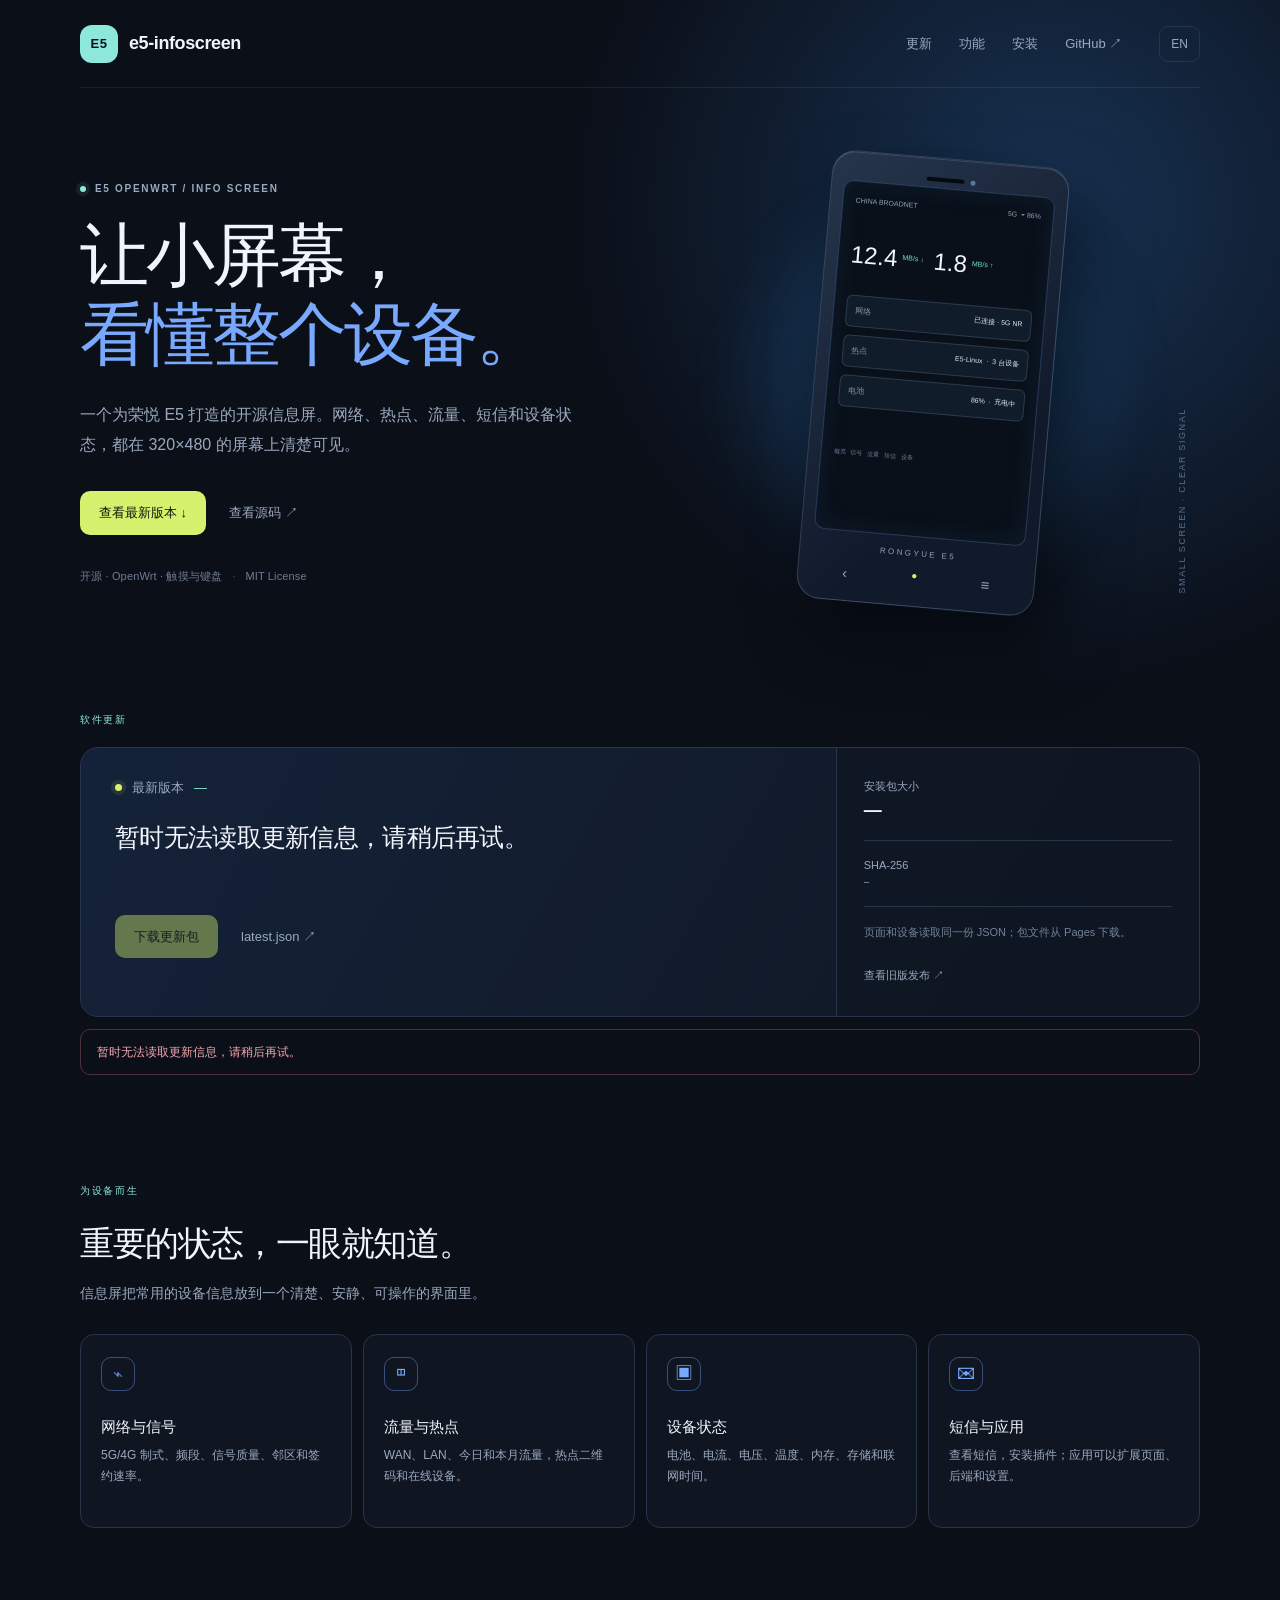
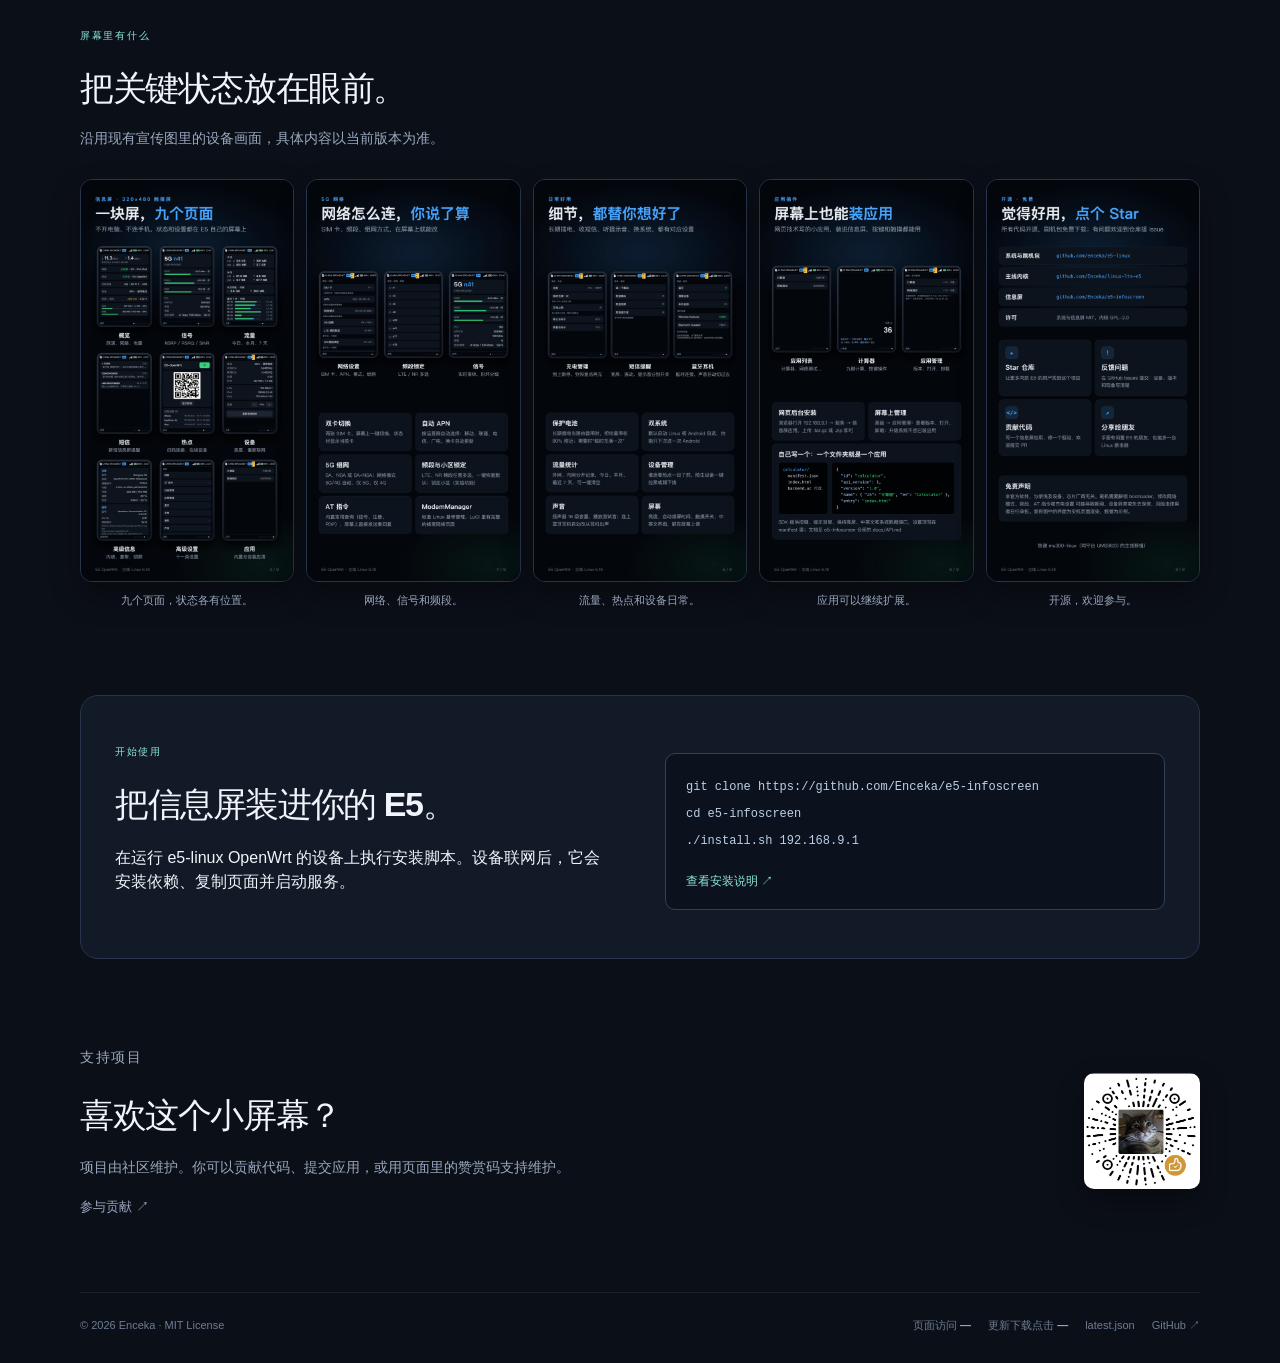
==== site/index.html @ 12fe3a71 "Publish info screen page and Pages update feed" ====
<!doctype html>
<html lang="zh-CN">
<head>
<meta charset="utf-8">
<meta name="viewport" content="width=device-width, initial-scale=1">
<meta name="theme-color" content="#0b0f18">
<meta name="description" content="荣悦 E5 OpenWrt 信息屏：网络、热点、短信、设备状态和可扩展应用。">
<meta name="site-url" content="__SITE_BASE_URL__/">
<title>e5-infoscreen · 荣悦 E5 信息屏</title>
<link rel="stylesheet" href="style.css">
<script src="statistics.js" defer></script>
<script src="app.js" defer></script>
</head>
<body>
<header class="site-header wrap">
 <a class="brand" href="./"><span class="brand-mark">E5</span><span>e5-infoscreen</span></a>
 <nav><a href="#update" data-i18n="navUpdate">更新</a><a href="#features" data-i18n="navFeatures">功能</a><a href="#install" data-i18n="navInstall">安装</a><a href="https://github.com/Enceka/e5-infoscreen" target="_blank" rel="noopener" data-i18n="github">GitHub ↗</a></nav>
 <button id="language" class="language" type="button">EN</button>
</header>

<main>
 <section class="hero wrap">
  <div class="hero-copy">
   <p class="eyebrow"><span></span>E5 OPENWRT / INFO SCREEN</p>
   <h1 data-i18n="heroTitle">让小屏幕，<em>看懂整个设备。</em></h1>
   <p class="hero-lede" data-i18n="heroLede">一个为荣悦 E5 打造的开源信息屏。网络、热点、流量、短信和设备状态，都在 320×480 的屏幕上清楚可见。</p>
   <div class="hero-actions"><a class="button primary" href="#update" data-i18n="heroUpdate">查看最新版本 ↓</a><a class="text-link" href="https://github.com/Enceka/e5-infoscreen" target="_blank" rel="noopener" data-i18n="heroSource">查看源码 ↗</a></div>
   <div class="hero-meta"><span data-i18n="heroMeta">开源 · OpenWrt · 触摸与键盘</span><span class="dot">·</span><span>MIT License</span></div>
  </div>
  <div class="device-stage" aria-label="E5 信息屏预览">
   <div class="glow"></div><div class="device">
    <div class="device-top"><i></i><b></b></div>
    <div class="device-screen"><div class="screen-bar"><span>CHINA BROADNET</span><span>5G&nbsp; ▰ 86%</span></div><div class="screen-rate"><strong>12.4</strong><small>MB/s ↓</small><strong>1.8</strong><small>MB/s ↑</small></div><div class="screen-card"><span>网络</span><b>已连接 · 5G NR</b></div><div class="screen-card"><span>热点</span><b>E5-Linux&nbsp; · &nbsp;3 台设备</b></div><div class="screen-card"><span>电池</span><b>86%&nbsp; · &nbsp;充电中</b></div><div class="screen-foot">概览&nbsp;&nbsp; 信号&nbsp;&nbsp; 流量&nbsp;&nbsp; 短信&nbsp;&nbsp; 设备</div></div>
    <div class="device-name">RONGYUE E5</div><div class="device-key"><span>‹</span><b>●</b><span>≡</span></div>
   </div><span class="stage-caption">SMALL SCREEN · CLEAR SIGNAL</span>
  </div>
 </section>

 <section id="update" class="update-section wrap">
  <div class="section-label" data-i18n="updateLabel">软件更新</div>
  <div class="update-card">
   <div class="update-main"><div class="update-heading"><span class="live-dot"></span><span data-i18n="latest">最新版本</span><span id="version" class="version">—</span></div><h2 id="update-title" data-i18n="loading">正在读取更新信息…</h2><p id="notes" class="notes"></p><div class="update-links"><a id="download" class="button primary disabled" href="#" download data-i18n="download">下载更新包</a><a id="json-link" class="text-link" href="latest.json" target="_blank" rel="noopener">latest.json ↗</a></div></div>
   <div class="update-side"><div class="side-row"><span data-i18n="packageSize">安装包大小</span><strong id="size">—</strong></div><div class="side-row"><span>SHA-256</span><code id="sha">—</code></div><p data-i18n="updateSource">页面和设备读取同一份 JSON；包文件从 Pages 下载。</p><a class="release-link" href="https://github.com/Enceka/e5-infoscreen/releases" target="_blank" rel="noopener" data-i18n="oldRelease">查看旧版发布 ↗</a></div>
  </div>
  <div id="update-error" class="update-error" hidden></div>
 </section>

 <section id="features" class="features-section wrap">
  <div class="section-intro"><p class="section-label" data-i18n="featuresLabel">为设备而生</p><h2 data-i18n="featuresTitle">重要的状态，一眼就知道。</h2><p data-i18n="featuresLede">信息屏把常用的设备信息放到一个清楚、安静、可操作的界面里。</p></div>
  <div class="feature-grid">
   <article><span class="feature-icon">⌁</span><h3 data-i18n="featureNetwork">网络与信号</h3><p data-i18n="featureNetworkText">5G/4G 制式、频段、信号质量、邻区和签约速率。</p></article>
   <article><span class="feature-icon">◫</span><h3 data-i18n="featureTraffic">流量与热点</h3><p data-i18n="featureTrafficText">WAN、LAN、今日和本月流量，热点二维码和在线设备。</p></article>
   <article><span class="feature-icon">▣</span><h3 data-i18n="featureDevice">设备状态</h3><p data-i18n="featureDeviceText">电池、电流、电压、温度、内存、存储和联网时间。</p></article>
   <article><span class="feature-icon">✉</span><h3 data-i18n="featureSms">短信与应用</h3><p data-i18n="featureSmsText">查看短信，安装插件；应用可以扩展页面、后端和设置。</p></article>
  </div>
 </section>

 <section class="gallery-section wrap"><div class="section-intro"><p class="section-label" data-i18n="galleryLabel">屏幕里有什么</p><h2 data-i18n="galleryTitle">把关键状态放在眼前。</h2><p data-i18n="galleryLede">沿用现有宣传图里的设备画面，具体内容以当前版本为准。</p></div><div class="gallery-grid"><figure><img src="assets/promo/screens.png" alt="信息屏页面" data-alt="galleryScreens"><figcaption data-i18n="galleryScreensCaption">九个页面，状态各有位置。</figcaption></figure><figure><img src="assets/promo/network.png" alt="网络和信号页面" data-alt="galleryNetwork"><figcaption data-i18n="galleryNetworkCaption">网络、信号和频段。</figcaption></figure><figure><img src="assets/promo/daily.png" alt="日常设备页面" data-alt="galleryDaily"><figcaption data-i18n="galleryDailyCaption">流量、热点和设备日常。</figcaption></figure><figure><img src="assets/promo/apps.png" alt="应用页面" data-alt="galleryApps"><figcaption data-i18n="galleryAppsCaption">应用可以继续扩展。</figcaption></figure><figure><img src="assets/promo/open-source.png" alt="开源参与页面" data-alt="galleryOpen"><figcaption data-i18n="galleryOpenCaption">开源，欢迎参与。</figcaption></figure></div></section>
 <section id="install" class="install-section wrap"><div><p class="section-label" data-i18n="installLabel">开始使用</p><h2 data-i18n="installTitle">把信息屏装进你的 E5。</h2><p data-i18n="installText">在运行 e5-linux OpenWrt 的设备上执行安装脚本。设备联网后，它会安装依赖、复制页面并启动服务。</p></div><div class="install-code"><code>git clone https://github.com/Enceka/e5-infoscreen<br>cd e5-infoscreen<br>./install.sh 192.168.9.1</code><a href="https://github.com/Enceka/e5-infoscreen#install" target="_blank" rel="noopener" data-i18n="installDocs">查看安装说明 ↗</a></div></section>

 <section class="support wrap"><div><p class="section-label" data-i18n="supportLabel">支持项目</p><h2 data-i18n="supportTitle">喜欢这个小屏幕？</h2><p data-i18n="supportText">项目由社区维护。你可以贡献代码、提交应用，或用页面里的赞赏码支持维护。</p><a class="text-link" href="https://github.com/Enceka/e5-infoscreen" target="_blank" rel="noopener" data-i18n="contribute">参与贡献 ↗</a></div><img src="assets/donate.jpg" alt="赞赏码" data-alt="donateAlt"></section>
</main>
<footer class="site-footer wrap"><span>© 2026 Enceka · MIT License</span><span><span><span data-i18n="pageViews">页面访问</span> <strong id="visit-count">—</strong></span><span><span data-i18n="downloadClicks">更新下载点击</span> <strong id="download-count">—</strong></span><a href="latest.json">latest.json</a><a href="https://github.com/Enceka/e5-infoscreen" target="_blank" rel="noopener">GitHub ↗</a></span></footer>
</body>
</html>
---- site/style.css ----
:root { --bg:#0b0f18; --surface:#121927; --surface-2:#182235; --line:#28344a; --text:#f1f5fb; --muted:#9aa9bf; --blue:#79a9ff; --cyan:#8de8db; --accent:#d6f16d; font-family:Inter,-apple-system,BlinkMacSystemFont,"Segoe UI","PingFang SC","Microsoft YaHei",sans-serif; color:var(--text); background:var(--bg); font-synthesis:none; }
* { box-sizing:border-box; }
html { scroll-behavior:smooth; scroll-padding-top:32px; }
body { margin:0; background:radial-gradient(circle at 82% 7%,#173252 0,#0b0f18 30rem),var(--bg); line-height:1.5; }
a { color:inherit; text-decoration:none; } button { font:inherit; color:inherit; cursor:pointer; }
.wrap { width:min(1120px,calc(100% - 64px)); margin-inline:auto; }
.site-header { height:88px; display:flex; align-items:center; gap:34px; border-bottom:1px solid #ffffff12; }
.brand { display:flex; align-items:center; gap:11px; font-size:18px; font-weight:760; letter-spacing:-.4px; }
.brand-mark { width:38px; height:38px; display:grid; place-items:center; border:1px solid #8de8db66; border-radius:12px; color:#091119; background:var(--cyan); font-size:13px; letter-spacing:.5px; }
nav { margin-left:auto; display:flex; gap:27px; color:var(--muted); font-size:13px; } nav a:hover,.text-link:hover,.site-footer a:hover { color:var(--text); }
.language { margin-left:3px; padding:8px 11px; border:1px solid var(--line); border-radius:9px; background:transparent; color:var(--muted); font-size:12px; }
.hero { min-height:590px; display:grid; grid-template-columns:1fr 1fr; gap:50px; align-items:center; padding:70px 0 82px; }
.eyebrow,.section-label { margin:0 0 20px; color:var(--cyan); font-size:10px; font-weight:760; letter-spacing:1.7px; text-transform:uppercase; } .eyebrow { display:flex; gap:9px; align-items:center; color:var(--muted); } .eyebrow span { width:6px; height:6px; border-radius:50%; background:var(--cyan); box-shadow:0 0 0 4px #8de8db15; }
h1 { max-width:550px; margin:0; font-size:clamp(43px,5.4vw,70px); line-height:1.14; letter-spacing:-3px; } h1 em { display:block; color:var(--blue); font-style:normal; }
.hero-lede { max-width:510px; margin:26px 0 31px; color:var(--muted); font-size:16px; line-height:1.9; }
.hero-actions,.update-links { display:flex; align-items:center; gap:23px; } .button { display:inline-flex; justify-content:center; align-items:center; border-radius:10px; padding:12px 19px; background:var(--surface-2); color:var(--text); font-size:13px; font-weight:700; } .button.primary { background:var(--accent); color:#10170b; } .button.disabled { pointer-events:none; opacity:.42; }
.text-link { color:var(--muted); font-size:13px; } .hero-meta { margin-top:33px; color:#6e7d94; font-size:11px; letter-spacing:.15px; } .dot { margin:0 10px; color:#40506a; }
.device-stage { position:relative; min-height:440px; display:grid; place-items:center; } .glow { position:absolute; width:360px; height:360px; border-radius:50%; background:#2e8ddc22; filter:blur(30px); }
.device { position:relative; width:238px; padding:13px 12px 15px; border:1px solid #8ea3c944; border-radius:24px; background:linear-gradient(135deg,#26354c,#111a2b 70%); box-shadow:20px 30px 65px #0008, inset 0 1px #ffffff22; transform:rotate(5deg); }
.device-top { height:16px; display:flex; align-items:center; justify-content:center; gap:6px; } .device-top i { width:38px; height:4px; border-radius:5px; background:#050a12; } .device-top b { width:5px; height:5px; border-radius:50%; background:#5c7695; }
.device-screen { height:350px; padding:14px 12px 10px; border:1px solid #79a9ff44; border-radius:10px; background:#091019; box-shadow:inset 0 0 25px #3673bb20; font-size:8px; } .screen-bar,.screen-card,.screen-rate,.screen-foot { display:flex; align-items:center; justify-content:space-between; } .screen-bar { color:#92a4bc; font-size:7px; } .screen-rate { gap:5px; justify-content:flex-start; margin:30px 0 22px; color:#f2f7ff; } .screen-rate strong { font-size:24px; font-weight:500; } .screen-rate small { margin-right:5px; color:#73e4d6; font-size:7px; } .screen-card { margin:8px 0; padding:9px 8px; border:1px solid #2a3a50; border-radius:6px; background:#111c2b; color:#8293aa; } .screen-card b { color:#dfe9f5; font-size:7px; font-weight:500; } .screen-foot { margin-top:41px; color:#667991; font-size:6px; white-space:nowrap; }
.device-name { margin:11px 0 8px; color:#8ea2be; text-align:center; font-size:8px; letter-spacing:2.4px; } .device-key { display:flex; justify-content:space-between; padding:0 32px; color:#8ea2be; font-size:15px; } .device-key b { color:#d6f16d; font-size:10px; } .stage-caption { position:absolute; right:2%; bottom:14px; color:#55708f; font-size:9px; letter-spacing:1.6px; transform:rotate(-90deg) translateX(100%); transform-origin:right bottom; }
.update-section,.features-section { padding:22px 0 86px; } .update-card { display:grid; grid-template-columns:1.35fr .65fr; border:1px solid var(--line); border-radius:18px; background:linear-gradient(120deg,#142239,#101722); overflow:hidden; } .update-main { padding:30px 34px 31px; } .update-side { padding:30px 27px; border-left:1px solid var(--line); background:#0e1622aa; } .update-heading { display:flex; align-items:center; gap:10px; color:var(--muted); font-size:13px; } .live-dot { width:7px; height:7px; border-radius:50%; background:var(--accent); box-shadow:0 0 0 4px #d6f16d18; } .version { color:var(--cyan); font-variant-numeric:tabular-nums; } .update-main h2 { margin:22px 0 9px; font-size:25px; letter-spacing:-.7px; } .notes { min-height:25px; margin:0 0 24px; color:var(--muted); white-space:pre-line; } .side-row { display:flex; flex-direction:column; gap:3px; padding-bottom:16px; margin-bottom:16px; border-bottom:1px solid var(--line); color:var(--muted); font-size:11px; } .side-row strong { color:var(--text); font-size:18px; font-weight:600; } .side-row code { overflow:hidden; color:#9eb7da; font-size:9px; text-overflow:ellipsis; } .update-side p { margin:0 0 20px; color:#71829a; font-size:11px; line-height:1.7; } .release-link { color:var(--muted); font-size:11px; } .release-link:hover { color:var(--text); } .update-error { margin-top:12px; padding:13px 16px; border:1px solid #d76f7f55; border-radius:10px; color:#f2a8b3; font-size:12px; }
.section-intro { max-width:580px; margin-bottom:30px; } .section-intro h2,.install-section h2,.support h2 { margin:0; font-size:34px; letter-spacing:-1.4px; } .section-intro p:last-child,.support p { color:var(--muted); font-size:14px; } .feature-grid { display:grid; grid-template-columns:repeat(4,1fr); gap:11px; } .feature-grid article { min-height:194px; padding:22px 20px; border:1px solid var(--line); border-radius:14px; background:#111a28aa; } .feature-icon { display:inline-grid; width:34px; height:34px; place-items:center; border:1px solid #79a9ff66; border-radius:10px; color:var(--blue); font-size:18px; } .feature-grid h3 { margin:25px 0 7px; font-size:15px; } .feature-grid p { margin:0; color:var(--muted); font-size:12px; line-height:1.75; }
.gallery-section { padding:14px 0 86px; } .gallery-grid { display:grid; grid-template-columns:repeat(5,1fr); gap:12px; align-items:start; } .gallery-grid figure { margin:0; } .gallery-grid img { display:block; width:100%; border:1px solid var(--line); border-radius:12px; background:#080d15; box-shadow:0 14px 30px #0005; } .gallery-grid figcaption { margin-top:10px; color:var(--muted); font-size:11px; text-align:center; }
.install-section { display:grid; grid-template-columns:1fr 1fr; gap:50px; align-items:end; padding:48px 34px; border:1px solid var(--line); border-radius:18px; background:var(--surface); } .install-section h2 { max-width:420px; } .install-text { max-width:470px; } .install-code { padding:19px 20px; border:1px solid #314258; border-radius:10px; background:#0b121e; } .install-code code { color:#bbd0e8; font:12px/2.1 ui-monospace,SFMono-Regular,Menlo,monospace; } .install-code a { display:block; margin-top:17px; color:var(--cyan); font-size:12px; }
.support { display:flex; align-items:center; justify-content:space-between; gap:35px; padding:86px 0 74px; } .support p { max-width:500px; line-height:1.8; } .support img { width:116px; height:116px; border-radius:10px; box-shadow:0 12px 28px #0005; }
.site-footer { display:flex; justify-content:space-between; gap:20px; padding:24px 0 30px; border-top:1px solid #ffffff12; color:#6e7d94; font-size:11px; } .site-footer > span:last-child { display:flex; flex-wrap:wrap; gap:17px; align-items:center; } .site-footer strong { color:var(--muted); font-weight:600; } .site-footer a:hover { color:var(--text); }
@media (max-width:800px) { .wrap { width:min(100% - 36px,570px); } .site-header { height:73px; gap:14px; } nav { display:none; } .language { margin-left:auto; } .hero { display:block; padding:54px 0 44px; } h1 { font-size:47px; } .hero-lede { font-size:14px; } .device-stage { min-height:430px; margin-top:22px; } .update-card,.install-section { grid-template-columns:1fr; } .update-side { border-top:1px solid var(--line); border-left:0; } .feature-grid { grid-template-columns:repeat(2,1fr); } .gallery-grid { grid-template-columns:repeat(3,1fr); } .install-section { gap:28px; padding:30px 23px; } .support { padding:65px 0; } }
@media (max-width:470px) { h1 { font-size:41px; letter-spacing:-2px; } .hero-actions { gap:15px; } .button { padding:11px 14px; } .update-main { padding:25px 22px; } .update-side { padding:24px 22px; } .feature-grid { grid-template-columns:1fr; } .feature-grid article { min-height:0; } .gallery-grid { grid-template-columns:repeat(2,1fr); } .site-footer { display:block; line-height:2; } .site-footer > span:last-child { display:flex; flex-wrap:wrap; gap:10px; } }
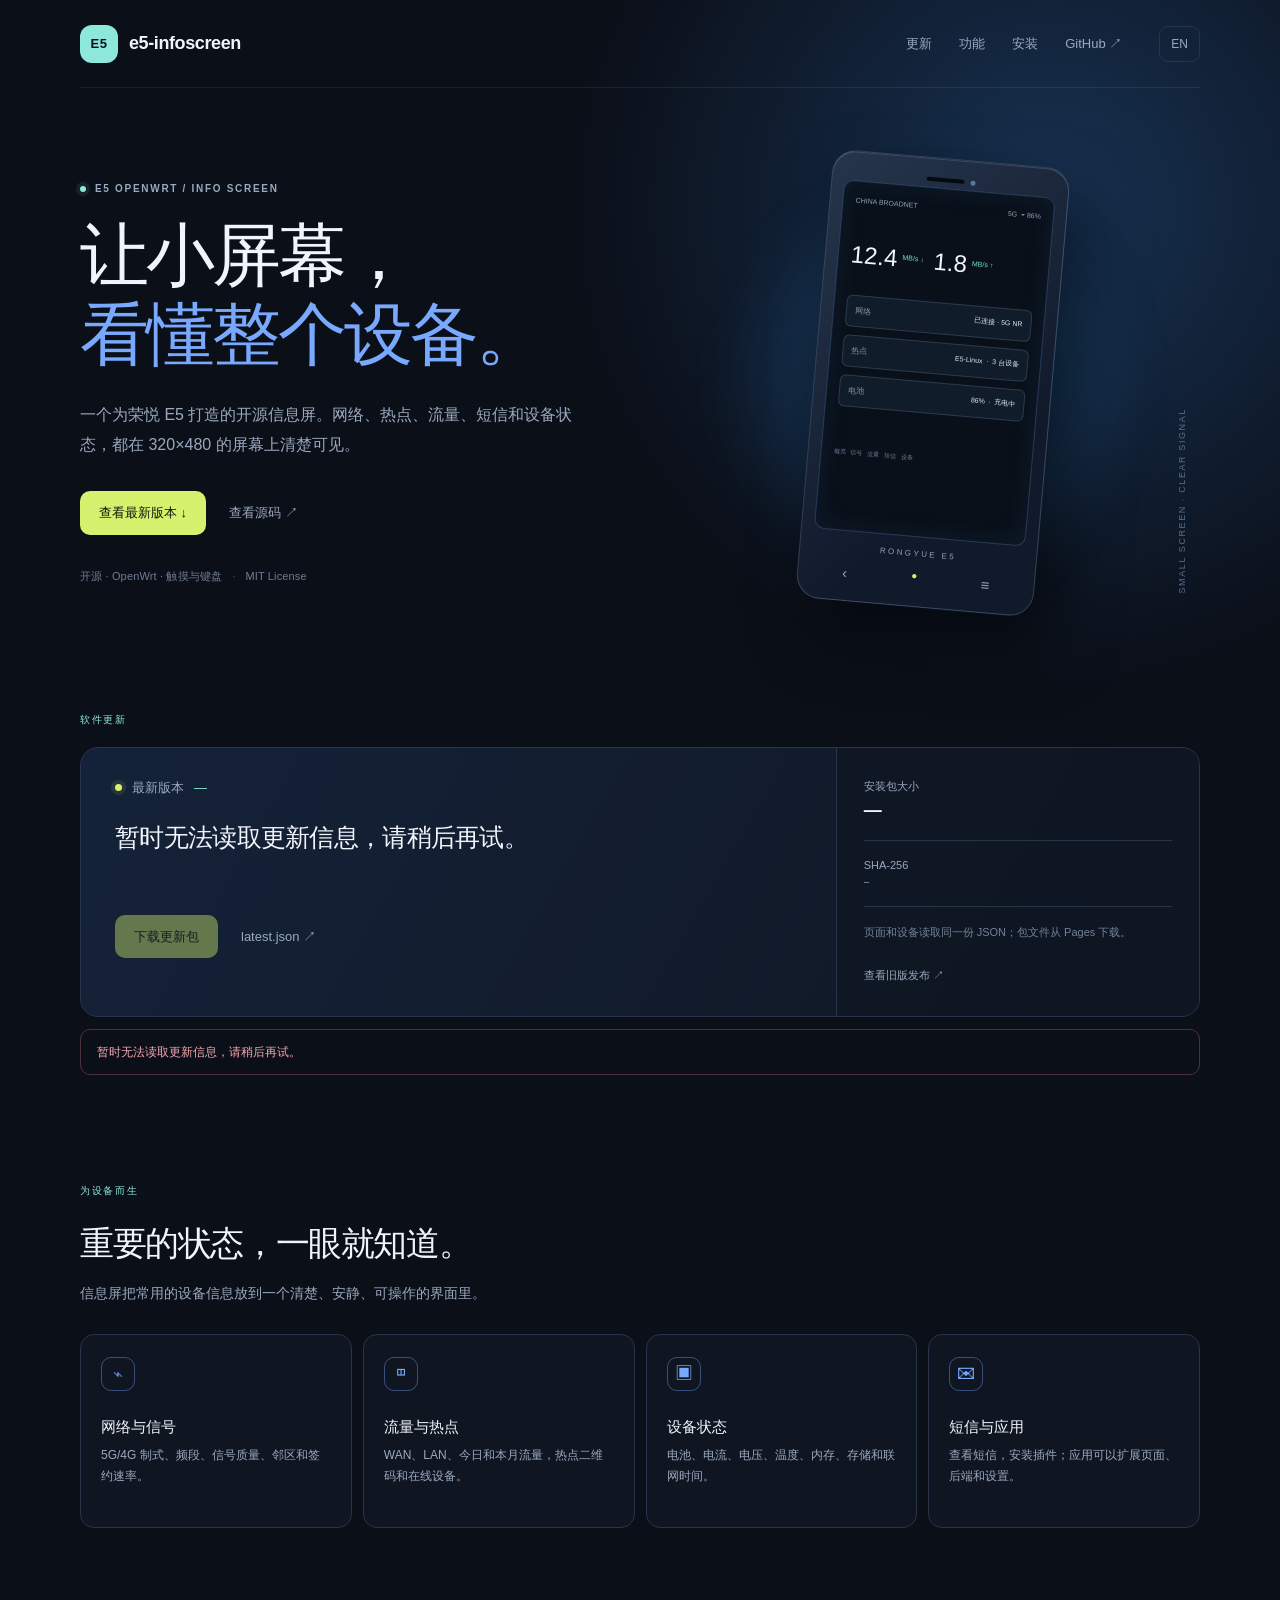
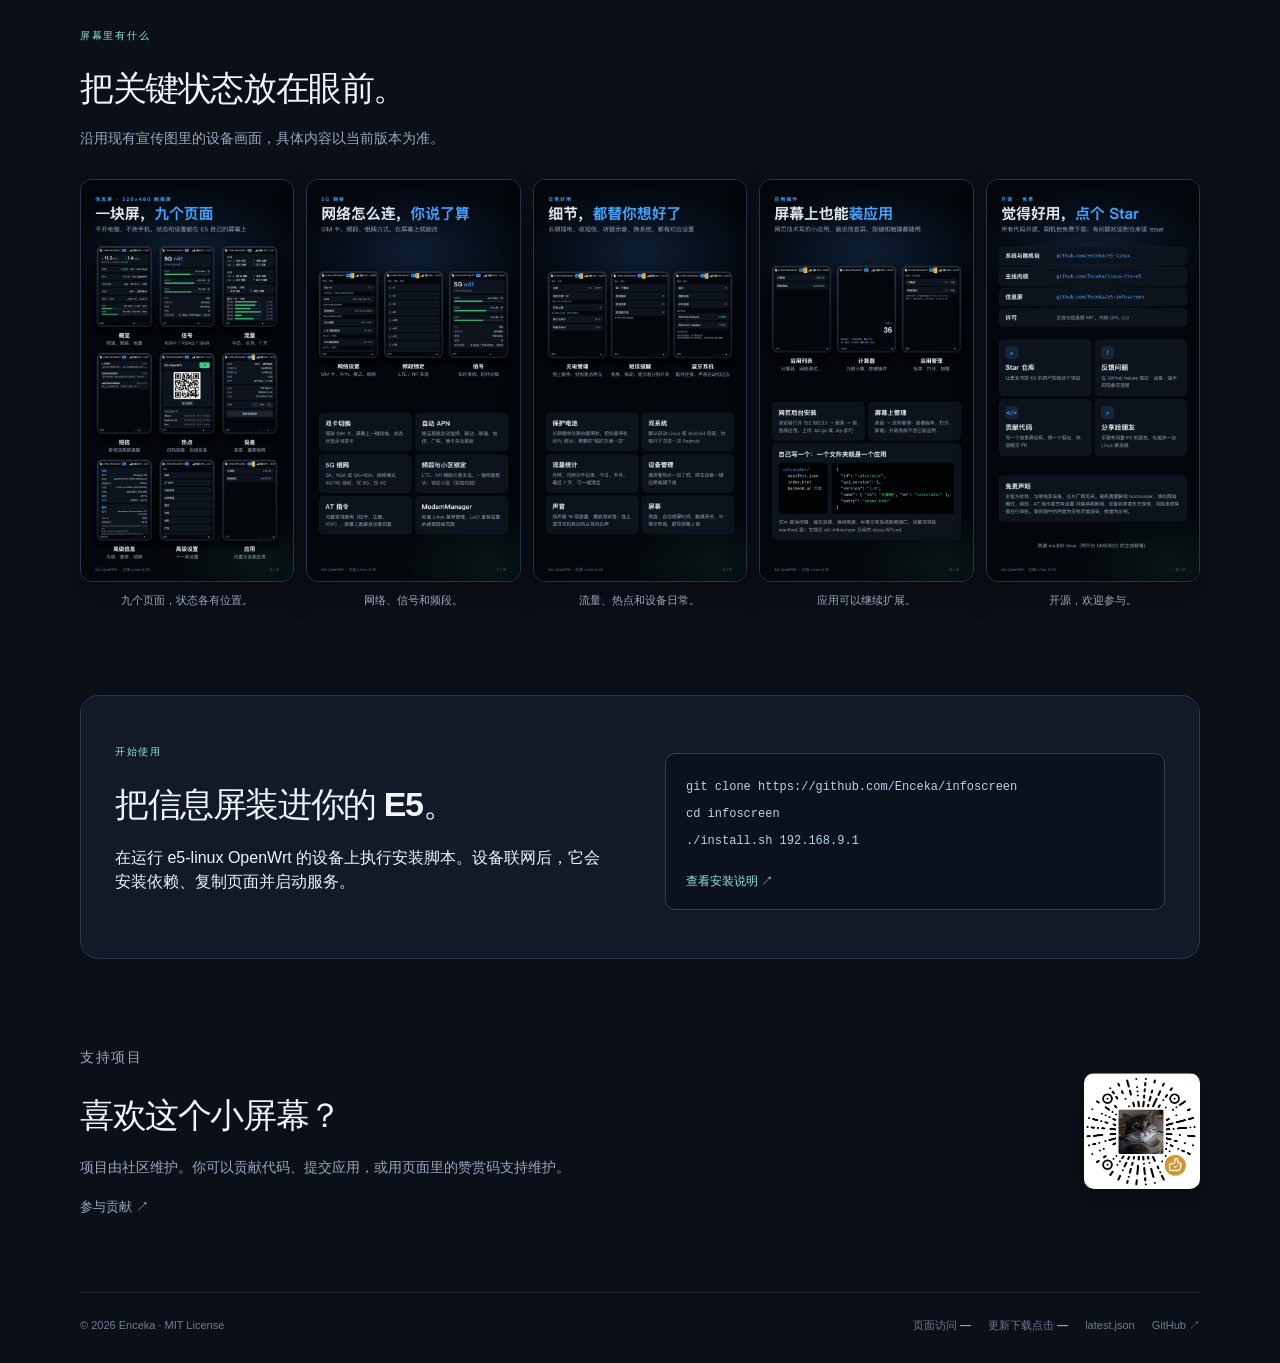
==== commit 1303fb6f: "Update links after repository rename" ====
--- a/site/index.html
+++ b/site/index.html
@@ -14,7 +14,7 @@
 <body>
 <header class="site-header wrap">
  <a class="brand" href="./"><span class="brand-mark">E5</span><span>e5-infoscreen</span></a>
- <nav><a href="#update" data-i18n="navUpdate">更新</a><a href="#features" data-i18n="navFeatures">功能</a><a href="#install" data-i18n="navInstall">安装</a><a href="https://github.com/Enceka/e5-infoscreen" target="_blank" rel="noopener" data-i18n="github">GitHub ↗</a></nav>
+ <nav><a href="#update" data-i18n="navUpdate">更新</a><a href="#features" data-i18n="navFeatures">功能</a><a href="#install" data-i18n="navInstall">安装</a><a href="https://github.com/Enceka/infoscreen" target="_blank" rel="noopener" data-i18n="github">GitHub ↗</a></nav>
  <button id="language" class="language" type="button">EN</button>
 </header>
 
@@ -24,7 +24,7 @@
    <p class="eyebrow"><span></span>E5 OPENWRT / INFO SCREEN</p>
    <h1 data-i18n="heroTitle">让小屏幕，<em>看懂整个设备。</em></h1>
    <p class="hero-lede" data-i18n="heroLede">一个为荣悦 E5 打造的开源信息屏。网络、热点、流量、短信和设备状态，都在 320×480 的屏幕上清楚可见。</p>
-   <div class="hero-actions"><a class="button primary" href="#update" data-i18n="heroUpdate">查看最新版本 ↓</a><a class="text-link" href="https://github.com/Enceka/e5-infoscreen" target="_blank" rel="noopener" data-i18n="heroSource">查看源码 ↗</a></div>
+   <div class="hero-actions"><a class="button primary" href="#update" data-i18n="heroUpdate">查看最新版本 ↓</a><a class="text-link" href="https://github.com/Enceka/infoscreen" target="_blank" rel="noopener" data-i18n="heroSource">查看源码 ↗</a></div>
    <div class="hero-meta"><span data-i18n="heroMeta">开源 · OpenWrt · 触摸与键盘</span><span class="dot">·</span><span>MIT License</span></div>
   </div>
   <div class="device-stage" aria-label="E5 信息屏预览">
@@ -40,7 +40,7 @@
   <div class="section-label" data-i18n="updateLabel">软件更新</div>
   <div class="update-card">
    <div class="update-main"><div class="update-heading"><span class="live-dot"></span><span data-i18n="latest">最新版本</span><span id="version" class="version">—</span></div><h2 id="update-title" data-i18n="loading">正在读取更新信息…</h2><p id="notes" class="notes"></p><div class="update-links"><a id="download" class="button primary disabled" href="#" download data-i18n="download">下载更新包</a><a id="json-link" class="text-link" href="latest.json" target="_blank" rel="noopener">latest.json ↗</a></div></div>
-   <div class="update-side"><div class="side-row"><span data-i18n="packageSize">安装包大小</span><strong id="size">—</strong></div><div class="side-row"><span>SHA-256</span><code id="sha">—</code></div><p data-i18n="updateSource">页面和设备读取同一份 JSON；包文件从 Pages 下载。</p><a class="release-link" href="https://github.com/Enceka/e5-infoscreen/releases" target="_blank" rel="noopener" data-i18n="oldRelease">查看旧版发布 ↗</a></div>
+   <div class="update-side"><div class="side-row"><span data-i18n="packageSize">安装包大小</span><strong id="size">—</strong></div><div class="side-row"><span>SHA-256</span><code id="sha">—</code></div><p data-i18n="updateSource">页面和设备读取同一份 JSON；包文件从 Pages 下载。</p><a class="release-link" href="https://github.com/Enceka/infoscreen/releases" target="_blank" rel="noopener" data-i18n="oldRelease">查看旧版发布 ↗</a></div>
   </div>
   <div id="update-error" class="update-error" hidden></div>
  </section>
@@ -56,10 +56,10 @@
  </section>
 
  <section class="gallery-section wrap"><div class="section-intro"><p class="section-label" data-i18n="galleryLabel">屏幕里有什么</p><h2 data-i18n="galleryTitle">把关键状态放在眼前。</h2><p data-i18n="galleryLede">沿用现有宣传图里的设备画面，具体内容以当前版本为准。</p></div><div class="gallery-grid"><figure><img src="assets/promo/screens.png" alt="信息屏页面" data-alt="galleryScreens"><figcaption data-i18n="galleryScreensCaption">九个页面，状态各有位置。</figcaption></figure><figure><img src="assets/promo/network.png" alt="网络和信号页面" data-alt="galleryNetwork"><figcaption data-i18n="galleryNetworkCaption">网络、信号和频段。</figcaption></figure><figure><img src="assets/promo/daily.png" alt="日常设备页面" data-alt="galleryDaily"><figcaption data-i18n="galleryDailyCaption">流量、热点和设备日常。</figcaption></figure><figure><img src="assets/promo/apps.png" alt="应用页面" data-alt="galleryApps"><figcaption data-i18n="galleryAppsCaption">应用可以继续扩展。</figcaption></figure><figure><img src="assets/promo/open-source.png" alt="开源参与页面" data-alt="galleryOpen"><figcaption data-i18n="galleryOpenCaption">开源，欢迎参与。</figcaption></figure></div></section>
- <section id="install" class="install-section wrap"><div><p class="section-label" data-i18n="installLabel">开始使用</p><h2 data-i18n="installTitle">把信息屏装进你的 E5。</h2><p data-i18n="installText">在运行 e5-linux OpenWrt 的设备上执行安装脚本。设备联网后，它会安装依赖、复制页面并启动服务。</p></div><div class="install-code"><code>git clone https://github.com/Enceka/e5-infoscreen<br>cd e5-infoscreen<br>./install.sh 192.168.9.1</code><a href="https://github.com/Enceka/e5-infoscreen#install" target="_blank" rel="noopener" data-i18n="installDocs">查看安装说明 ↗</a></div></section>
+ <section id="install" class="install-section wrap"><div><p class="section-label" data-i18n="installLabel">开始使用</p><h2 data-i18n="installTitle">把信息屏装进你的 E5。</h2><p data-i18n="installText">在运行 e5-linux OpenWrt 的设备上执行安装脚本。设备联网后，它会安装依赖、复制页面并启动服务。</p></div><div class="install-code"><code>git clone https://github.com/Enceka/infoscreen<br>cd infoscreen<br>./install.sh 192.168.9.1</code><a href="https://github.com/Enceka/infoscreen#install" target="_blank" rel="noopener" data-i18n="installDocs">查看安装说明 ↗</a></div></section>
 
- <section class="support wrap"><div><p class="section-label" data-i18n="supportLabel">支持项目</p><h2 data-i18n="supportTitle">喜欢这个小屏幕？</h2><p data-i18n="supportText">项目由社区维护。你可以贡献代码、提交应用，或用页面里的赞赏码支持维护。</p><a class="text-link" href="https://github.com/Enceka/e5-infoscreen" target="_blank" rel="noopener" data-i18n="contribute">参与贡献 ↗</a></div><img src="assets/donate.jpg" alt="赞赏码" data-alt="donateAlt"></section>
+ <section class="support wrap"><div><p class="section-label" data-i18n="supportLabel">支持项目</p><h2 data-i18n="supportTitle">喜欢这个小屏幕？</h2><p data-i18n="supportText">项目由社区维护。你可以贡献代码、提交应用，或用页面里的赞赏码支持维护。</p><a class="text-link" href="https://github.com/Enceka/infoscreen" target="_blank" rel="noopener" data-i18n="contribute">参与贡献 ↗</a></div><img src="assets/donate.jpg" alt="赞赏码" data-alt="donateAlt"></section>
 </main>
-<footer class="site-footer wrap"><span>© 2026 Enceka · MIT License</span><span><span><span data-i18n="pageViews">页面访问</span> <strong id="visit-count">—</strong></span><span><span data-i18n="downloadClicks">更新下载点击</span> <strong id="download-count">—</strong></span><a href="latest.json">latest.json</a><a href="https://github.com/Enceka/e5-infoscreen" target="_blank" rel="noopener">GitHub ↗</a></span></footer>
+<footer class="site-footer wrap"><span>© 2026 Enceka · MIT License</span><span><span><span data-i18n="pageViews">页面访问</span> <strong id="visit-count">—</strong></span><span><span data-i18n="downloadClicks">更新下载点击</span> <strong id="download-count">—</strong></span><a href="latest.json">latest.json</a><a href="https://github.com/Enceka/infoscreen" target="_blank" rel="noopener">GitHub ↗</a></span></footer>
 </body>
 </html>
